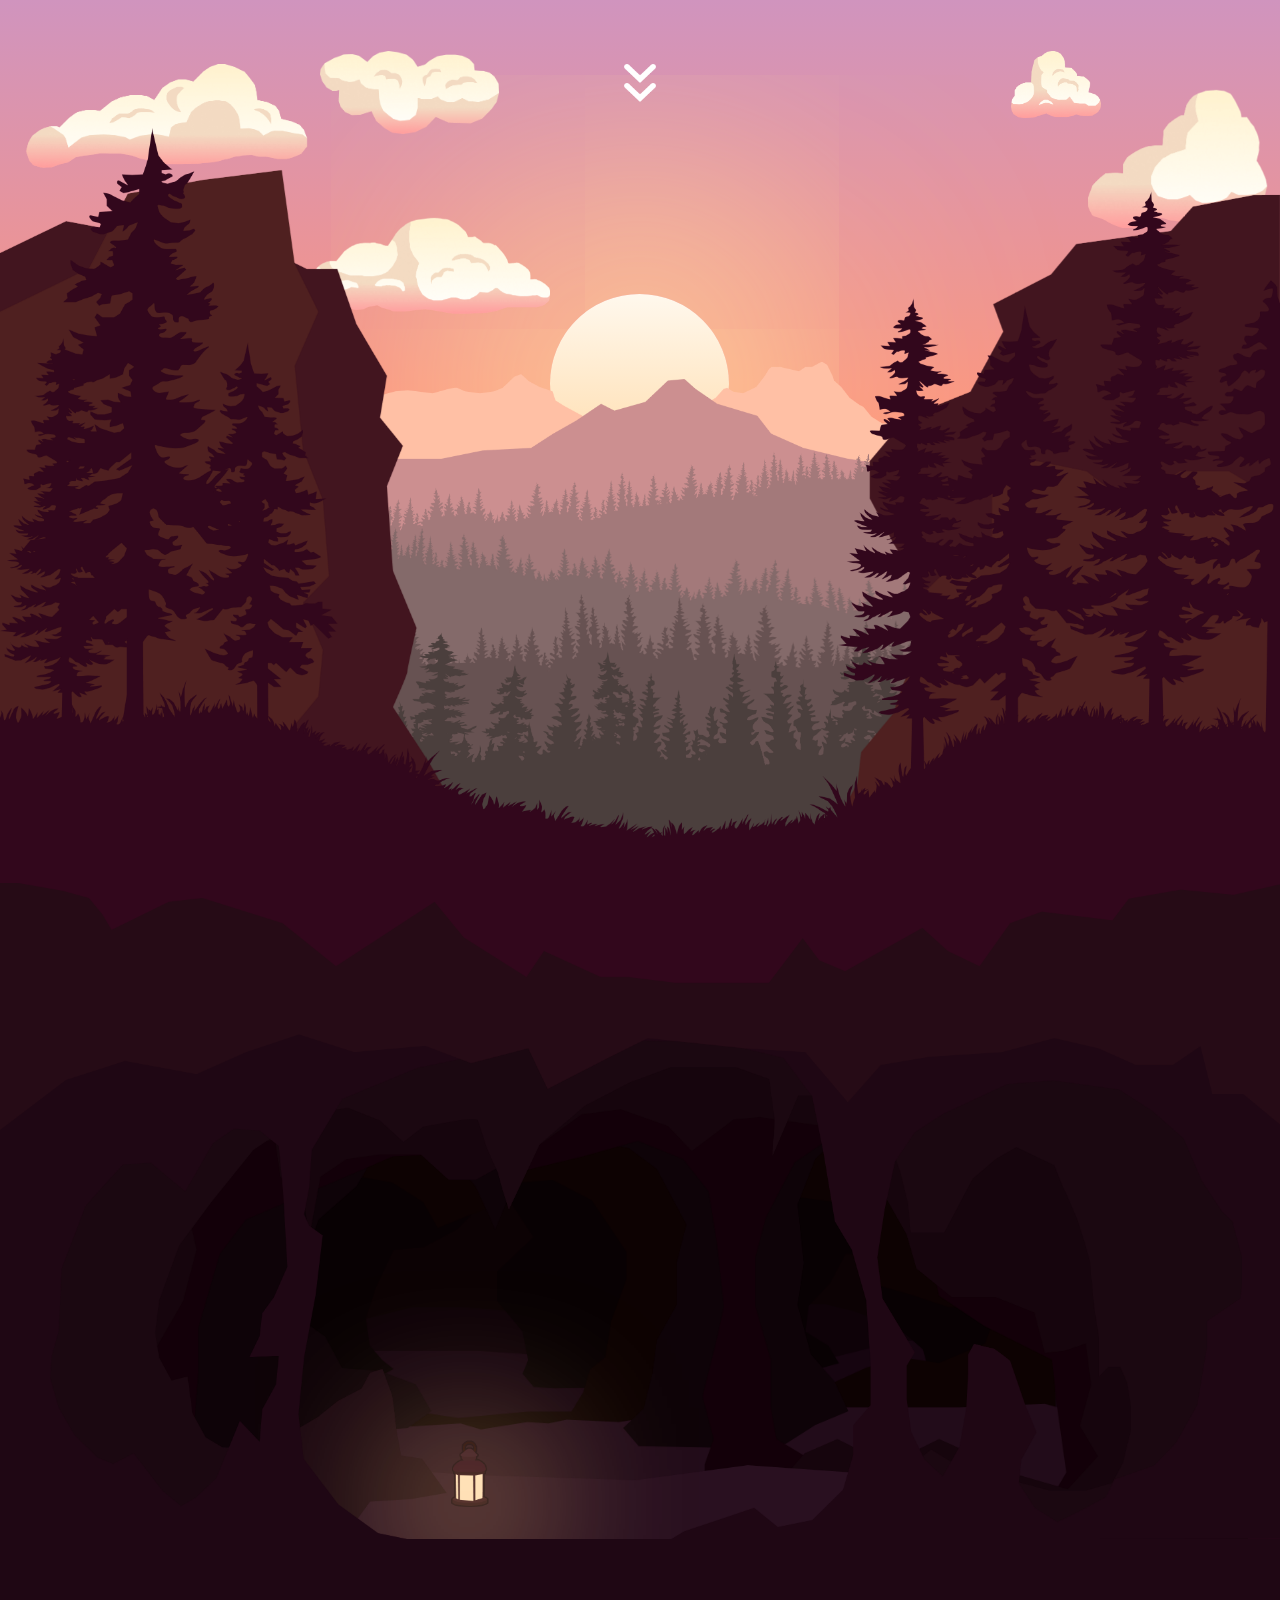
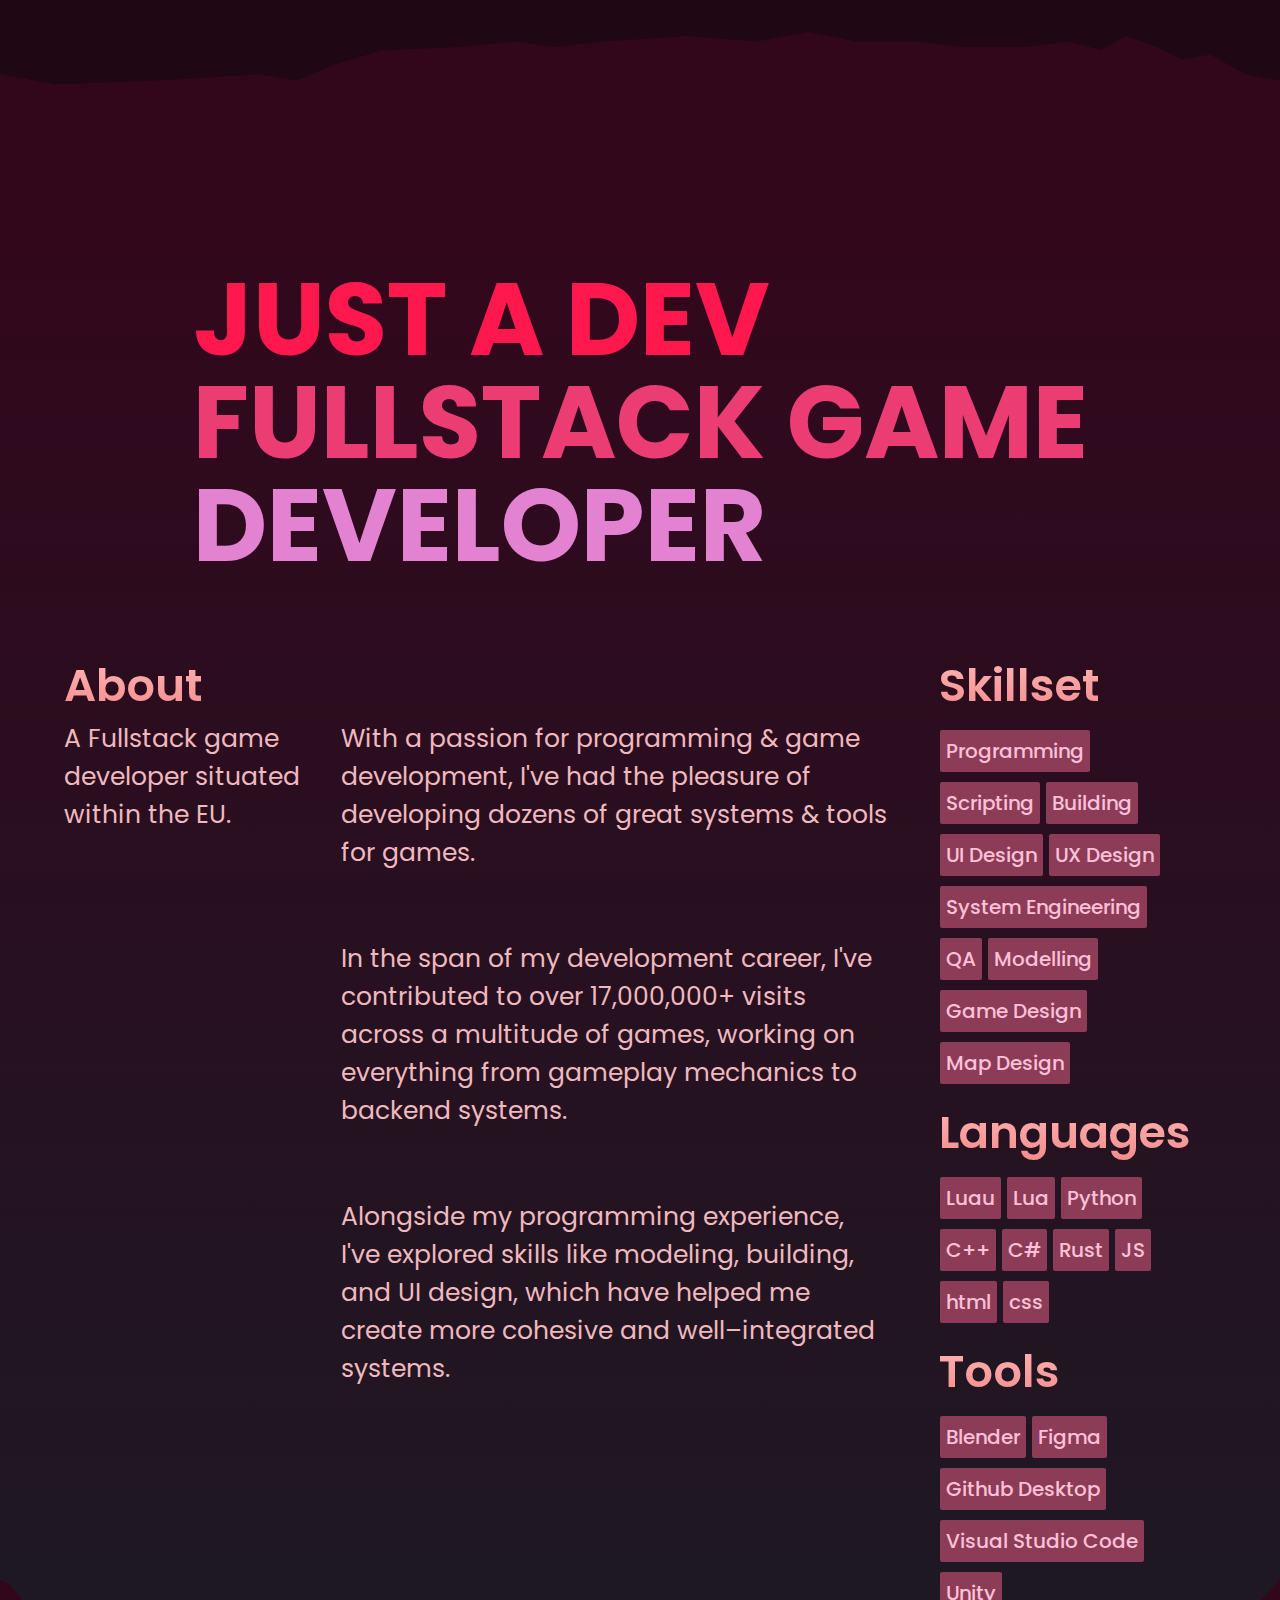
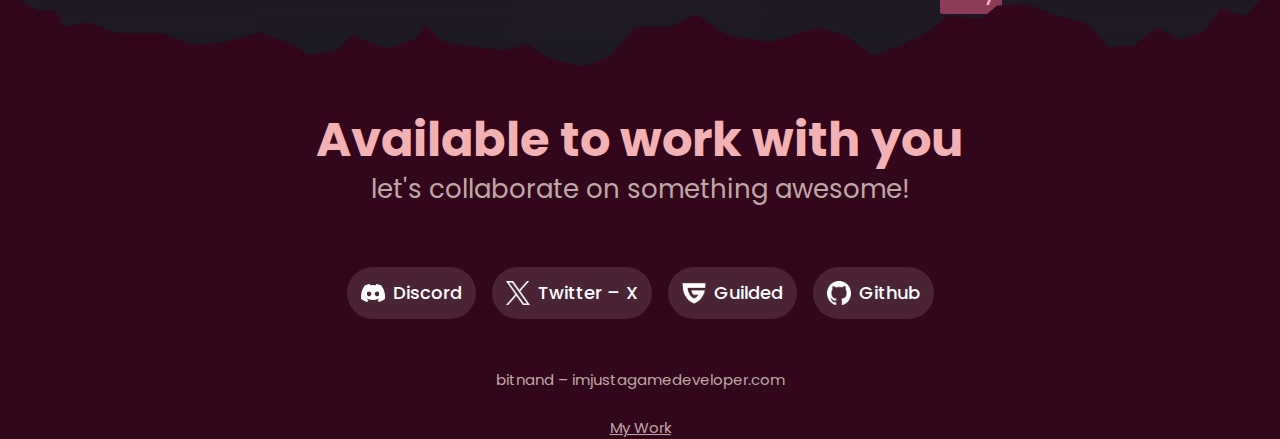
==== bitnand/index.html @ 206052a9 "website page organize" ====
<!DOCTYPE html>
<html lang="en">
<head>
    <meta charset="UTF-8">
    <meta name="viewport" content="width=device-width, initial-scale=1.0">

    <title>&lt;/&gt; &ndash; Fullstack Game Developer</title>

    <meta property="og:site_name" content="bitnand">

    <meta property="og:title" content="bitnand - Fullstack Game Developer">
    <meta property="og:description" content="Feel free to visit my website portfolio to get an insight into my development career.">
    <meta property="og:image" content="https://www.imjustagamedeveloper.com/images/epic-text.png">
    <meta property="og:url" content="https://www.imjustagamedeveloper.com/bitnand">
    <meta property="og:type" content="website">

    <meta property="og:image:width" content="1080">
    <meta property="og:image:height" content="1080">

    <meta name="twitter:card" content="summary_large_image">

    <link rel="icon" type="image/x-icon" href="icons/fav-icon.webp">

    <link rel="preconnect" href="https://fonts.googleapis.com">
    <link rel="preconnect" href="https://fonts.gstatic.com" crossorigin>
    <link href="https://fonts.googleapis.com/css2?family=Poppins:ital,wght@0,100;0,200;0,300;0,400;0,500;0,600;0,700;0,800;0,900;1,100;1,200;1,300;1,400;1,500;1,600;1,700;1,800;1,900&display=swap" rel="stylesheet">

    <link rel="stylesheet" type="text/css" href="styles.css">
    <script defer src="scripts.js"></script>
</head>
<body>
    <div class="foreground-container">
        <img src="images/foreground-cliff-1.png" width="3844" height="3169" alt="" class="foreground-cliff-1" draggable="false">
        <img src="images/foreground-cliff-2.png" width="3844" height="3169" alt="" class="foreground-cliff-2" draggable="false">
        
        <div class="skyscape"></div>
        <div class="skyscape-fallback"></div>

        <div class="top-cloud-container">
            <img src="clouds/cloud-1.png" width="450" height="207" alt="" class="cloud-1" draggable="false">
            <img src="clouds/cloud-2.png" width="760" height="280" alt="" class="cloud-2" draggable="false">
            <img src="clouds/cloud-3.png" width="302" height="225" alt="" class="cloud-3" draggable="false">
        </div>

        <div class="bottom-cloud-container">
            <img src="clouds/cloud-4.png" width="885" height="303" alt="" class="cloud-4" draggable="false">
            <img src="clouds/cloud-5.png" width="521" height="403" alt="" class="cloud-5" draggable="false">
        </div>
        
        <div class="foreground-mountains-1-container">
            <img src="mountains/foreground-mountains-1.png" width="1855" height="836" alt="" class="foreground-mountains-1" draggable="false">
        </div>

        <div class="foreground-mountains-2-container">
            <img src="mountains/foreground-mountains-2.png" width="1855" height="677" alt="" class="foreground-mountains-2" draggable="false">
        </div>

        <div class="middleground-mountains-1-container">
            <img src="mountains/middleground-mountains-1.png" width="1855" height="924" alt="" class="middleground-mountains-1" draggable="false">
        </div>

        <div class="middleground-mountains-2-container">
            <img src="mountains/middleground-mountains-2.png" width="1855" height="667" alt="" class="middleground-mountains-2" draggable="false">
        </div>

        <div class="background-mountains-1-container">
            <img src="mountains/background-mountains-1.png" width="1855" height="938" alt="" class="background-mountains-1" draggable="false">
        </div>

        <div class="background-mountains-2-container">
            <img src="mountains/background-mountains-2.png" width="1855" height="651" alt="" class="background-mountains-2" draggable="false">
        </div>

        <div class="sun-container">
            <div class="sun"></div>
        </div>
    </div>

    <div class="topbar-container">
        <img src="icons/arrow-down-small.png" width="148" height="148" alt="" class="arrow-down-small">
        <img src="icons/arrow-down-small.png" width="148" height="148" alt="" class="arrow-down-small">
    </div>

    <div>
        <img src="images/foreground-trees.png" width="3844" height="2268" alt="" class="foreground-trees" draggable="false">

        <div class="cave-container">
            <img src="cave-images/cave-foreground-1.png" width="3844" height="2463" alt="" class="cave-foreground-1" draggable="false">
            <img src="cave-images/cave-foreground-2.png" width="3787" height="1930" alt="" class="cave-foreground-2" draggable="false" data-speed="-10">
            <img src="cave-images/cave-middleground-1.png" width="3381" height="1731" alt="" class="cave-middleground-1" draggable="false" data-speed="-13">
            <img src="cave-images/cave-middleground-2.png" width="2944" height="1162" alt="" class="cave-middleground-2" draggable="false" data-speed="-16">
            <img src="cave-images/cave-background-1.png" width="2851" height="1554" alt="" class="cave-background-1" draggable="false" data-speed="-19">
            <img src="cave-images/cave-background-2.png" width="2778" height="1084" alt="" class="cave-background-2" draggable="false" data-speed="-22">

            <div class="cave-lantern-light" data-speed="-10"></div>
        </div>

        <div class="hero-text-spacer""></div>

        <div class="about-me-container">
            <div class="hero-text-container">
                <h1 class="just-a-dev-label">
                    JUST A DEV
                </h1>
                <h1 class="fullstack-game-label">
                    FULLSTACK GAME
                </h1>
                <h1 class="developer-label">
                    DEVELOPER
                </h1>
            </div>
            
            <div class="about-me-content">
                <div class="brief-about-me-content">
                    <h2 class="header-text">About</h2>
                    <p class="about-me-text">A Fullstack game developer situated within the EU.</p>
                </div>
                
                <div class="long-about-me-content">
                    <p class="long-about-me-text">
                        With a passion for programming & game development, I've had the pleasure of developing dozens of great systems & tools for games.
                    </p>

                    <p class="long-about-me-text">
                        In the span of my development career, I've contributed to over 17,000,000+ visits across a multitude of games, working on everything from gameplay mechanics to backend systems.
                    </p>

                    <p class="long-about-me-text">
                        Alongside my programming experience, I've explored skills like modeling, building, and UI design, which have helped me create more cohesive and well&ndash;integrated systems.
                    </p>
                </div>

                <div class="skill-set-button-content">
                    <div class="button-set-container">
                        <h2 class="header-text">Skillset</h2>
                        <div>
                            <button class="skill-set-button">Programming</button>
                            <button class="skill-set-button">Scripting</button>
                            <button class="skill-set-button">Building</button>
                            <button class="skill-set-button">UI Design</button>
                            <button class="skill-set-button">UX Design</button>
                            <button class="skill-set-button">System Engineering</button>
                            <button class="skill-set-button">QA</button>
                            <button class="skill-set-button">Modelling</button>
                            <button class="skill-set-button">Game Design</button>
                            <button class="skill-set-button">Map Design</button>
                        </div>
                    </div>

                    <div class="button-set-container">
                        <h2 class="header-text">Languages</h2>
                        <div>
                            <button class="skill-set-button">Luau</button>
                            <button class="skill-set-button">Lua</button>
                            <button class="skill-set-button">Python</button>
                            <button class="skill-set-button">C++</button>
                            <button class="skill-set-button">C#</button>
                            <button class="skill-set-button">Rust</button>
                            <button class="skill-set-button">JS</button>
                            <button class="skill-set-button">html</button>
                            <button class="skill-set-button">css</button>
                        </div>
                    </div>

                    <div class="button-set-container">
                        <h2 class="header-text">Tools</h2>
                        <div>
                            <button class="skill-set-button">Blender</button>
                            <button class="skill-set-button">Figma</button>
                            <button class="skill-set-button">Github Desktop</button>
                            <button class="skill-set-button">Visual Studio Code</button>
                            <button class="skill-set-button">Unity</button>
                        </div>
                    </div>
                </div>
            </div>

            <img src="images/bottom-profile-section-split.png" width="3844" height="520" alt="" class="bottom-profile-section-split" draggable="false" loading="lazy">

            <div class="bottom-container">
                <p class="header-cave-text">
                    Available to work with you
                </p>
                <p class="cave-text">
                    let's collaborate on something awesome!
                </p>

                <div class="profile-link-container">
                    <a href="https://discord.com/users/1160614251090690068" target="_blank">
                        <div class="profile-container">
                            <img src="application-images/discord-small.png" width="92" height="70" alt="" class="profile-image">
                            <p class="profile-link-text">Discord</p>
                        </div>
                    </a>
                    
                    <a href="https://x.com/imjustagamedev" target="_blank">
                        <div class="profile-container">
                            <img src="application-images/twitter-small.png" width="48" height="49" alt="" class="profile-image">
                            <p class="profile-link-text">Twitter &ndash; X</p>
                        </div>
                    </a>

                    <a href="https://www.guilded.gg/u/101" target="_blank">
                        <div class="profile-container"">
                            <img src="application-images/guilded-small.png" width="63" height="63" alt="" class="profile-image">
                            <p class="profile-link-text"">Guilded</p>
                        </div>
                    </a>

                    <a href="https://github.com/imjustagamedev" target="_blank">
                        <div class="profile-container">
                            <img src="application-images/github-small.png" width="61" height="60" alt="" class="profile-image">
                            <p class="profile-link-text">Github</p>
                        </div>
                    </a>
                </div>

                <p class="website-link-text">
                    bitnand &ndash; imjustagamedeveloper.com
                </p>

                <a href="/work" target="_blank">
                    <p class="website-other-page-text">
                        My Work
                    </p>
                </a>
            </div>
        </div>
    </div>
</body>
</html>
---- bitnand/styles.css ----
body {
    margin: 0;
    background-color: #32071C;
}


html, body {
    overflow-x: hidden;
    overscroll-behavior: none;
}

a {
    text-decoration: none;
}

.foreground-container {
    width: 100%;
    height: 100vh;
    position: absolute;
}

.foreground-cliff-1, .foreground-cliff-2, .top-cloud-container, .bottom-cloud-container {
    width: 100%;
    height: auto;
    color: #32071C;
    position: absolute;
    top: 0;
    left: 0;
    z-index: 3;
    will-change: transform;
}

.foreground-trees {
    width: 100%;
    height: auto;
    z-index: 25;
    position: relative;
    overflow: clip;
    margin: 0;
    padding: 0;
    display: block;
    margin-top: 10vw;
}

@keyframes lantern-glow {
    0% {
        box-shadow: 0 0 11vw 3.2vw #ffc97e;
    }
    100% {
        box-shadow: 0 0 13vw 3.8vw #ffcf8b;
    }
}

.cave-lantern-light {
    position: absolute;
    z-index: 40;
    left: 36.5vw;
    top: 117.5vw;
    box-shadow: 0 0 13vw 3.8vw #ffc97e;
    animation: lantern-glow 1.5s infinite alternate ease-in-out;
}

.cave-container {
    display: flex;
    align-items: center;
    justify-content: center;
    flex-direction: column;
    height: auto;
    width: 100%;
    overflow: hidden;
    clip-path: inset(0 0 0 0);
    margin-top: -1vw;
}

.cave-foreground-2, .cave-middleground-1, .cave-middleground-2, .cave-background-1, .cave-background-2 {
    height: auto;
    position: absolute;
}

.cave-foreground-1 {
    width: 100%;
    height: auto;
    z-index: 50;
    overflow: clip;
    margin: 0;
    padding: 0;
    display: block;
}

.cave-foreground-2 {
    z-index: 35;
    width: 97%;
}

.cave-middleground-1 {
    z-index: 34;
    width: 95%;
}

.cave-middleground-2 {
    z-index: 33;
    width: 92%;
}

.cave-background-1 {
    z-index: 32;
    width: 89%;
}

.cave-background-2 {
    z-index: 31;
    width: 86%;
}

.sun-container {
    position: absolute;
    display: flex;
    justify-content: center;
    align-items: center;
    height: 60vw;
    width: 100%;
}

@keyframes sun-glow {
    0% {
        box-shadow: 0 0 15vw 5vw #ffdba9;
    }
    100% {
        box-shadow: 0 0 20vw 7vw #ffd69c;
    }
}

.sun {
    z-index: -25;
    position: absolute;
    border-radius: 50%;
    width: 14vw;
    height: 14vw;
    background: linear-gradient(to bottom, #fff8ed, #ffdba9);
    will-change: transform;
    box-shadow: 0 0 20vw 7vw #ffd69c;
    animation: sun-glow 1.5s infinite alternate ease-in-out;
}

.foreground-cliff-1 {
    z-index: -2;
}

.foreground-cliff-2 {
    z-index: -1;
}

.skyscape-fallback {
    z-index: -51;
    background: #D094BE;
    width: 100%;
    height: 100%;
    position: absolute;
}

.skyscape {
    z-index: -50;
    background: linear-gradient(to bottom, #D094BE, #FF9479, #FF5050);
    width: 100%;
    height: 70vw;
    position: absolute;
}

.top-cloud-container {
    opacity: 1;
    z-index: -4;
    width: 100%;
    height: 10vw;
}

.bottom-cloud-container {
    z-index: -3;
    width: 100%;
    height: 10vw;
}

.cloud-1, .cloud-2, .cloud-3, .cloud-4, .cloud-5 {
    height: auto;
    width: 14vw;
    position: absolute;
}

.cloud-1 {
    left: 25vw;
    top: 4vw;
}

.cloud-2 {
    width: 22vw;
    left: 2vw;
    top: 5vw;
}

.cloud-3 {
    width: 7vw;
    right: 14vw;
    top: 4vw;
}

.cloud-4 {
    width: 22vw;
    left: 21vw;
    top: 17vw;
}

.cloud-5 {
    width: 14vw;
    right: 1vw;
    top: 7vw;
}

.foreground-mountains-1-container, .foreground-mountains-2-container, .middleground-mountains-1-container,
.middleground-mountains-2-container, .background-mountains-1-container, .background-mountains-2-container {
    position: absolute;
    display: flex;
    justify-content: center;
    align-items: center;
    height: 120vw;
    width: 100%;
}

.foreground-mountains-1-container {
    z-index: -5;
    height: 120vw;
}

.foreground-mountains-2-container {
    z-index: -6;
    height: 110vw;
}

.middleground-mountains-1-container {
    z-index: -7;
    height: 105vw;
}

.middleground-mountains-2-container {
    z-index: -8;
    height: 85vw;
}

.background-mountains-1-container {
    z-index: -9;
    height: 83vw;
}

.background-mountains-2-container {
    z-index: -10;
    height: 73vw;
}

.foreground-mountains-1, .foreground-mountains-2, .middleground-mountains-1, .middleground-mountains-2, .background-mountains-1, .background-mountains-2 {
    z-index: -2;
    width: 47vw;
    height: auto;
    color: #32071C;
    position: absolute;
    will-change: transform;
}

.foreground-mountains-1 {
    z-index: -2;
}

.foreground-mountains-2 {
    z-index: -3;
}

.middleground-mountains-1 {
    z-index: -4;
}

.middleground-mountains-2 {
    z-index: -5;
}

.background-mountains-1 {
    z-index: -6;
}

.background-mountains-2 {
    z-index: -7;
}

.about-me-container {
    width: 100%;
    background: linear-gradient(to bottom, #32071C, #171e25);
    z-index: 200;
    position: relative;
    display: flex;
    justify-content: flex-start;
    align-items: center;
    flex-direction: column;
}

.topbar-container {
    position: absolute;
    width: 100%;
    display: flex;
    align-items: center;
    justify-content: center;
    flex-direction: column;
    margin-top: 5vw;
}

@keyframes arrow-opacity-filter {
    0% { opacity: 1; }
    100% { opacity: 0.5; }
}

.arrow-down-small {
    width: 2.5vw;
    height: 1.5vw;
    animation: arrow-opacity-filter 1s infinite alternate cubic-bezier(0.455, 0.03, 0.515, 0.955);
}

.header-text {
    color: rgb(255 184 184);
    font-family: Poppins;
    font-weight: 600;
    font-size: 45px;
    margin: 0;
    background: linear-gradient(180deg, rgb(255 184 184), rgb(244 135 135));
    background-clip: text;
    -webkit-background-clip: text;
    -webkit-text-fill-color: transparent;
    transition: all 0.5s cubic-bezier(0.175, 0.885, 0.32, 1.275);
}

.about-me-text, .long-about-me-text, .regular-text, .header-cave-text, .cave-text, .website-link-text, .website-other-page-text {
    color: #f0b9bf;
    font-family: Poppins;
    font-weight: 400;
    font-size: 25px;
    margin: 0;
    z-index: 45;
    transition: all 0.5s cubic-bezier(0.175, 0.885, 0.32, 1.275);
}

.regular-text {
    margin-bottom: auto;
}

.header-cave-text {
    font-size: 48px;
    font-weight: 700;
    color: rgb(242 178 180);
    margin-top: 5px;
    margin-left: 25px;
    margin-right: 25px;
    margin-bottom: 10px;
    line-height: 1.2;
}

.cave-text {
    font-size: 26px;
    font-weight: 400;
    color: rgb(193 166 166);
    margin-top: -1vh;
    margin-bottom: 50px;
    margin-left: 25px;
    margin-right: 25px;
}

.website-link-text {
    font-size: 15px;
    font-weight: 400;
    color: rgb(193 166 166);
    margin-top: -1vh;
    margin-bottom: 25px;
    margin-left: 25px;
    margin-right: 25px;
    display: flex;
    justify-content: center;
    align-items: center;
}

.website-other-page-text {
    font-size: 15px;
    font-weight: 400;
    color: rgb(193 166 166);
    text-decoration: underline;
}

/*


Hero content elements


*/


.hero-text-spacer {
    background: #32071C;
    width: 100%;
    height: 12vw;
    z-index: 38;
    position: relative;
    margin-top: -1px;
    margin-bottom: -1px;
}

.hero-text-container {
    align-items: center;
    justify-content: center;
    margin-bottom: 50px;
}

.just-a-dev-label, .fullstack-game-label, .developer-label {
    margin-top: 0;
    margin-left: 0;
    font-family: Poppins;
    font-weight: 700;
    font-size: 8vw;
    margin-top: -4vw;
    margin-bottom: 0;
    transition: all 0.5s cubic-bezier(0.175, 0.885, 0.32, 1.275);
}

.just-a-dev-label {
    color: rgb(255 24 78);
}

.fullstack-game-label {
    color: rgb(236 60 116);
}

.developer-label {
    color: rgb(226 130 209);
}

/*


About me container and child elements


*/

.about-me-content {
    align-items: flex-start;
    justify-content: center;
    flex-wrap: wrap;
    display: flex;
    margin-bottom: -150px;
    transition: all 0.5s cubic-bezier(0.175, 0.885, 0.32, 1.275);
}

.button-set-container {
    margin: 0;
    flex-direction: column;
    display: flex;
    flex: 0.5;
    margin-left: 25px;
    margin-right: 25px;
    margin-bottom: 15px;
}

.skill-set-button {
    border: #32103e;
    padding: 6px;
    margin-top: 10px;
    margin-left: 1px;
    margin-right: 1px;
    font-family: Poppins;
    font-weight: 500;
    font-size: 20px;
    color: #ffc0d9;
    background-color: #8c3c56;
    border-radius: 2px;
    cursor: pointer;
    transition: 0.2s;
    transition: all 0.5s cubic-bezier(0.175, 0.885, 0.32, 1.275);
}

.skill-set-button:hover {
    color: #ffc0d9ba;
    background-color: #8c3c5580;
}

.long-about-me-text {
    margin-left: 4%;
    margin-right: 4%;
    margin-top: 68px;
    margin-bottom: 50px;
    min-width: 260px;
    transition: all 0.5s cubic-bezier(0.175, 0.885, 0.32, 1.275);
}

.brief-about-me-content {
    flex: 0.85;
}

.long-about-me-content {
    flex: 2;
}

.skill-set-button-content {
    display: flex;
    flex-direction: column;
    justify-content: center;
    align-items: flex-start;
    flex: 1;
    margin-bottom: 100px;
}

.bottom-container {
    display: flex;
    align-items: center;
    justify-content: center;
    flex-direction: column;
    height: auto;
    width: 100%;
    background: linear-gradient(to bottom, #32071C, #32071C);
}

.bottom-profile-section-split {
    max-width: 100%;
    width: 100%;
    height: auto;
    z-index: 35;
    position: relative;
    overflow: clip;
    margin: 0;
    padding: 0;
    display: block;
}

/*


Profile link elements


*/


.profile-link-container {
    display: flex;
    align-items: center;
    justify-content: center;
    margin-bottom: 50px;
    flex-wrap: wrap;
}

.profile-container {
    display: flex;
    align-items: center;
    justify-content: center;
    width: auto;
    height: 32px;
    margin: 8px;
    padding: 10px;
    padding-left: 14px;
    padding-right: 14px;
    background-color: #4a2434;
    border-radius: 32px;
    transition: box-shadow 0.3s ease-in-out, background-color 0.15s ease-in-out;
}

.profile-container:hover {
    background-color: #6b3b4b;
}

.profile-image {
    width: 24px;
    height: auto;
}

.profile-link-text {
    color: white;
    font-weight: 500;
    font-family: Poppins;
    font-size: 18px;
    margin-left: 8px;
}
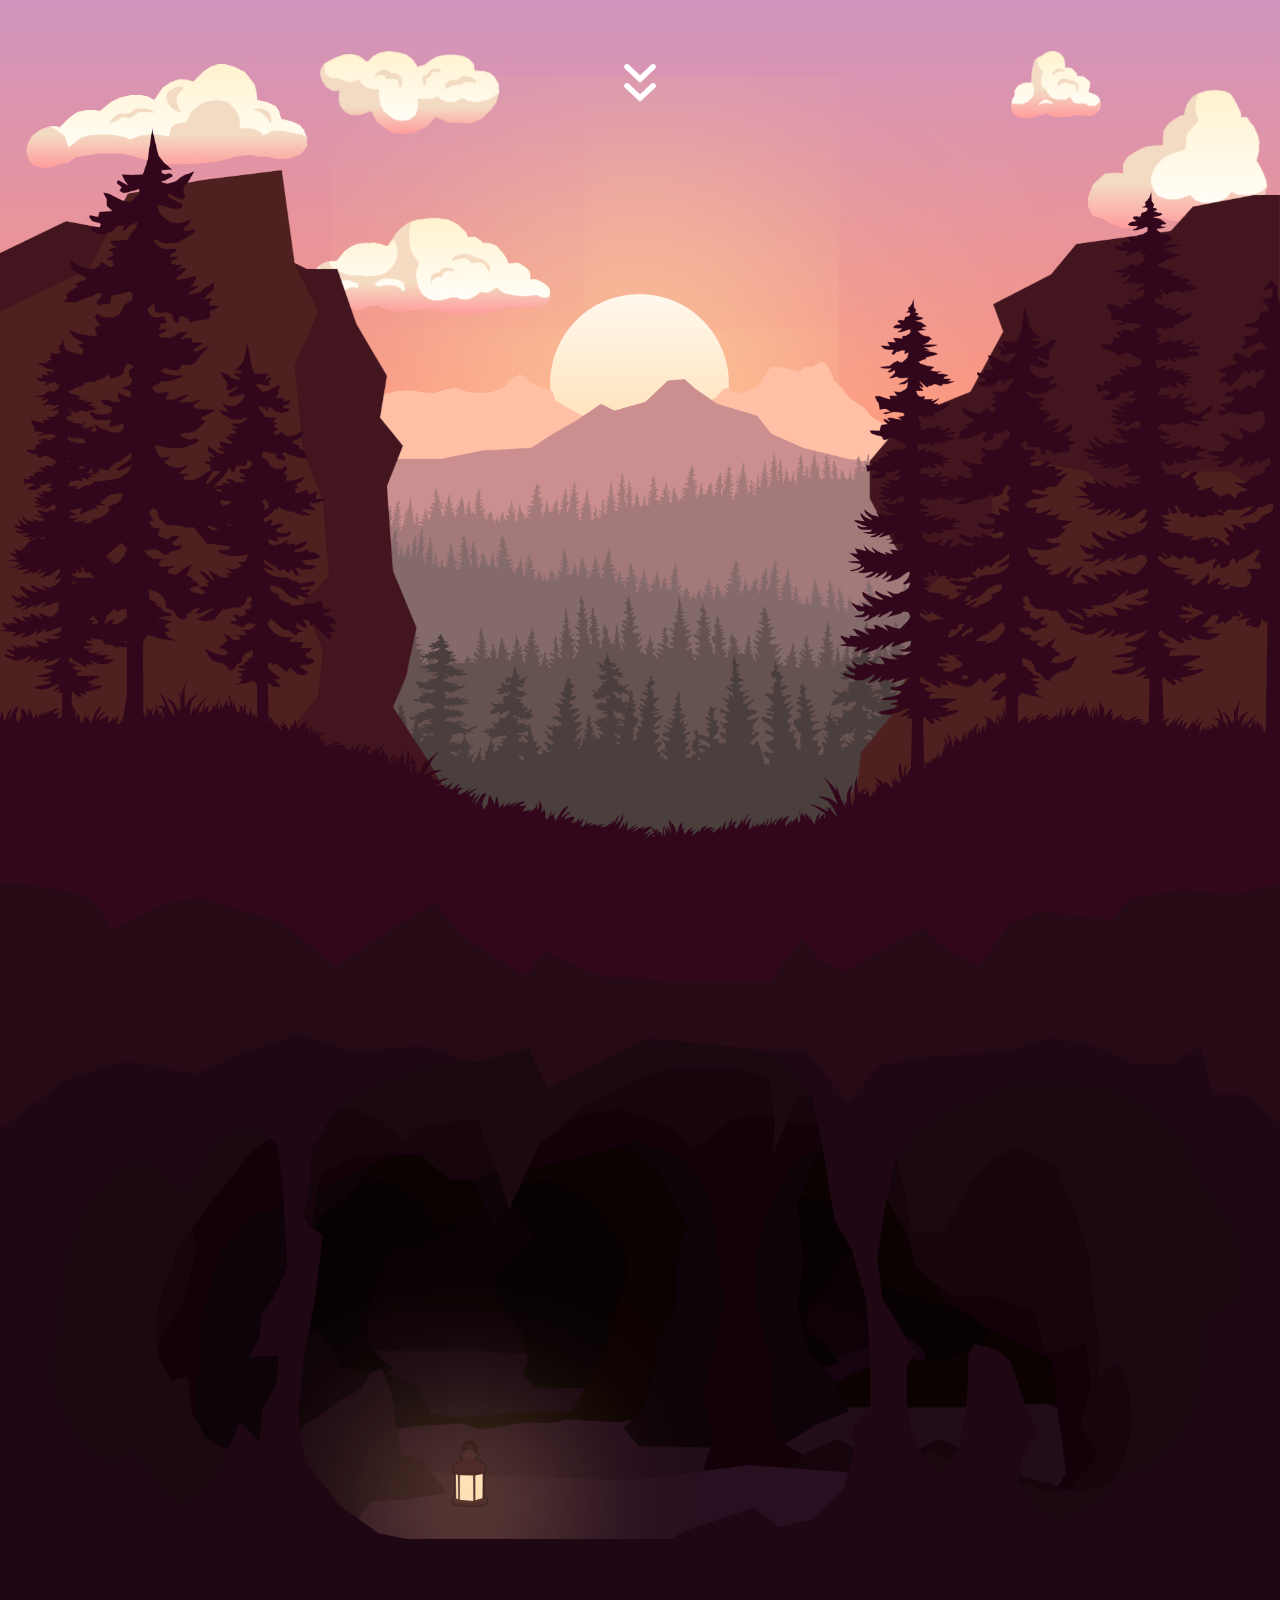
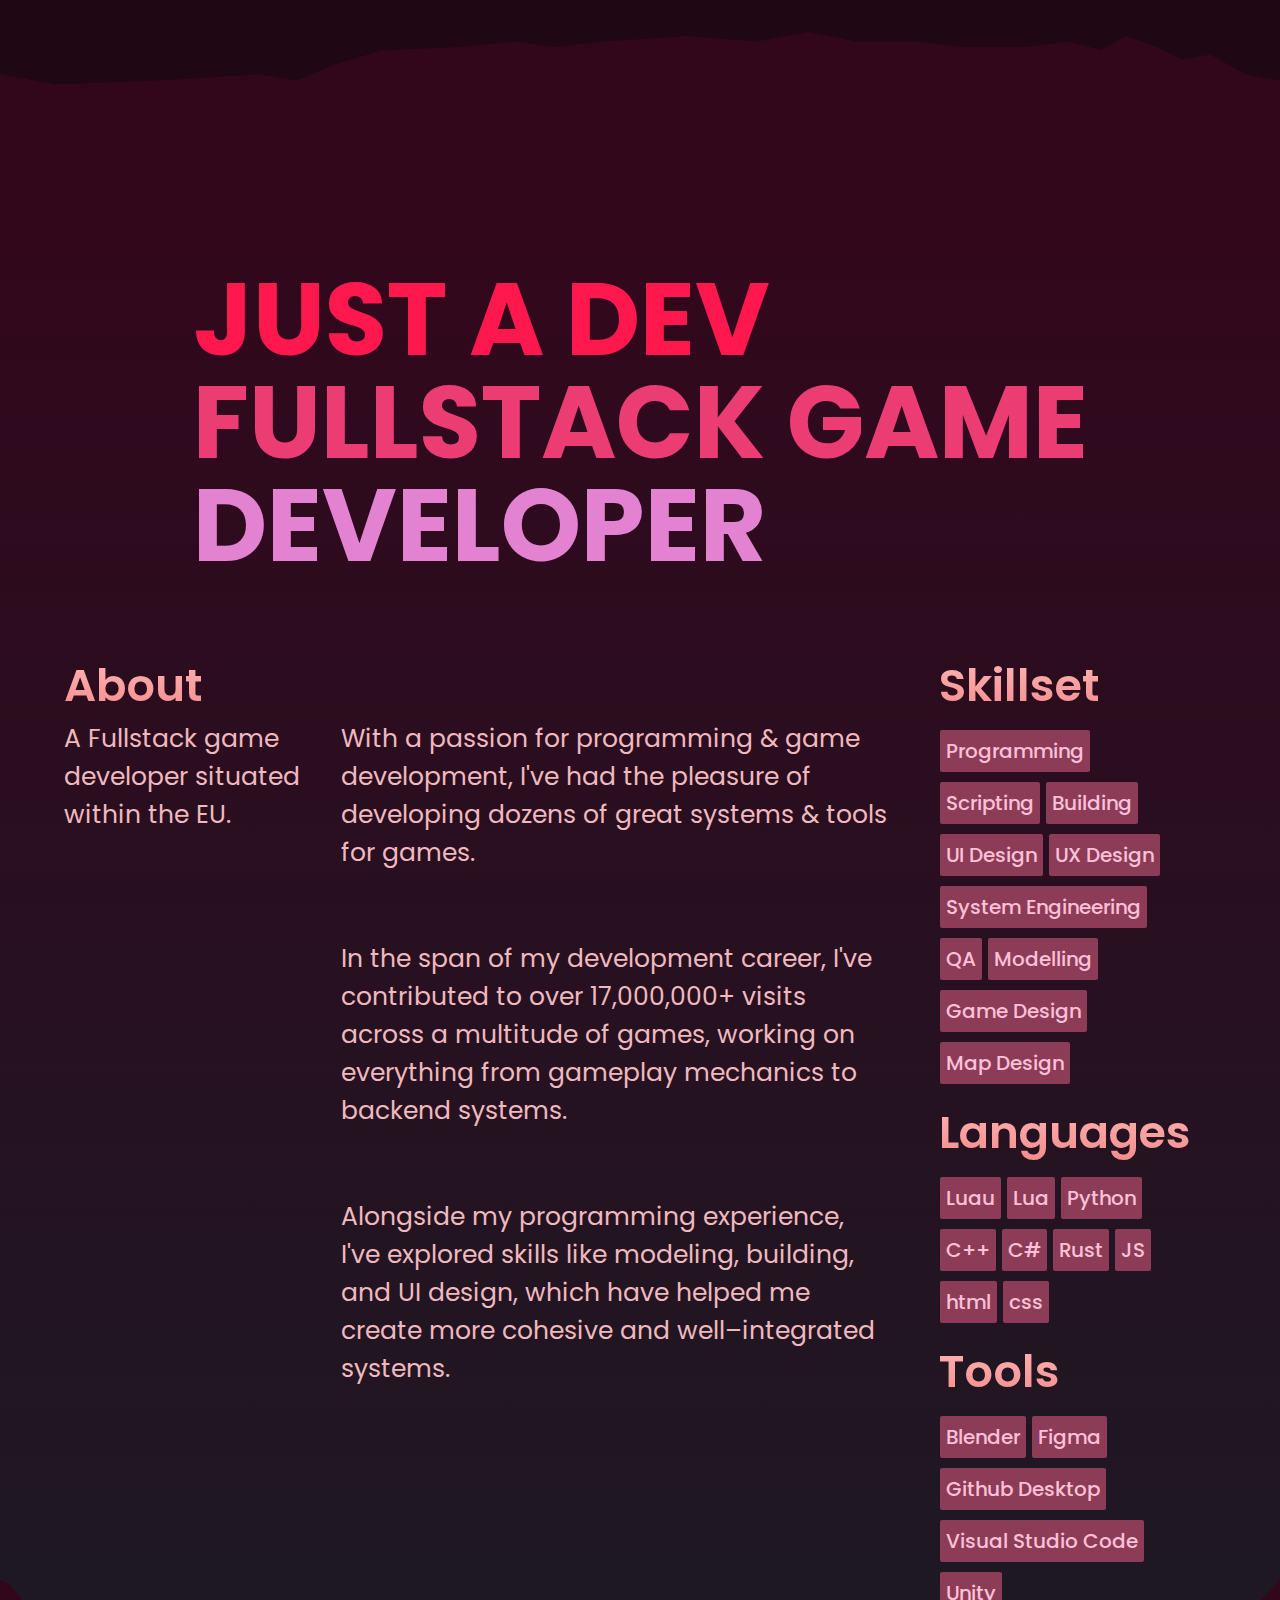
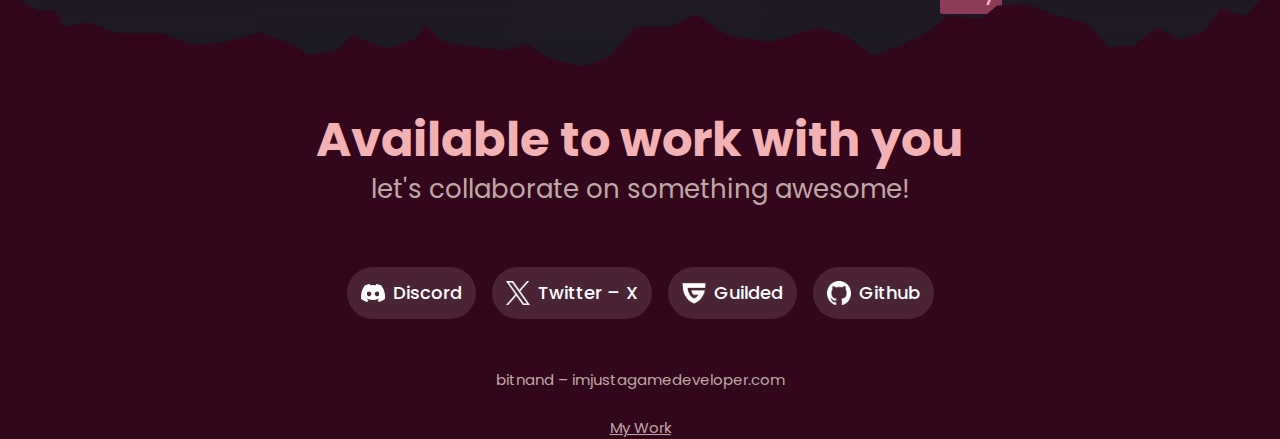
==== commit b4b7db8d: "404 page update" ====
--- a/bitnand/index.html
+++ b/bitnand/index.html
@@ -207,7 +207,7 @@
                         </div>
                     </a>
 
-                    <a href="https://github.com/imjustagamedev" target="_blank">
+                    <a href="https://github.com/bytenand" target="_blank">
                         <div class="profile-container">
                             <img src="application-images/github-small.png" width="61" height="60" alt="" class="profile-image">
                             <p class="profile-link-text">Github</p>
@@ -219,7 +219,7 @@
                     bitnand &ndash; imjustagamedeveloper.com
                 </p>
 
-                <a href="/work" target="_blank">
+                <a href="work" target="_blank">
                     <p class="website-other-page-text">
                         My Work
                     </p>
--- a/bitnand/styles.css
+++ b/bitnand/styles.css
@@ -475,7 +475,6 @@
     background-color: #8c3c56;
     border-radius: 2px;
     cursor: pointer;
-    transition: 0.2s;
     transition: all 0.5s cubic-bezier(0.175, 0.885, 0.32, 1.275);
 }
 
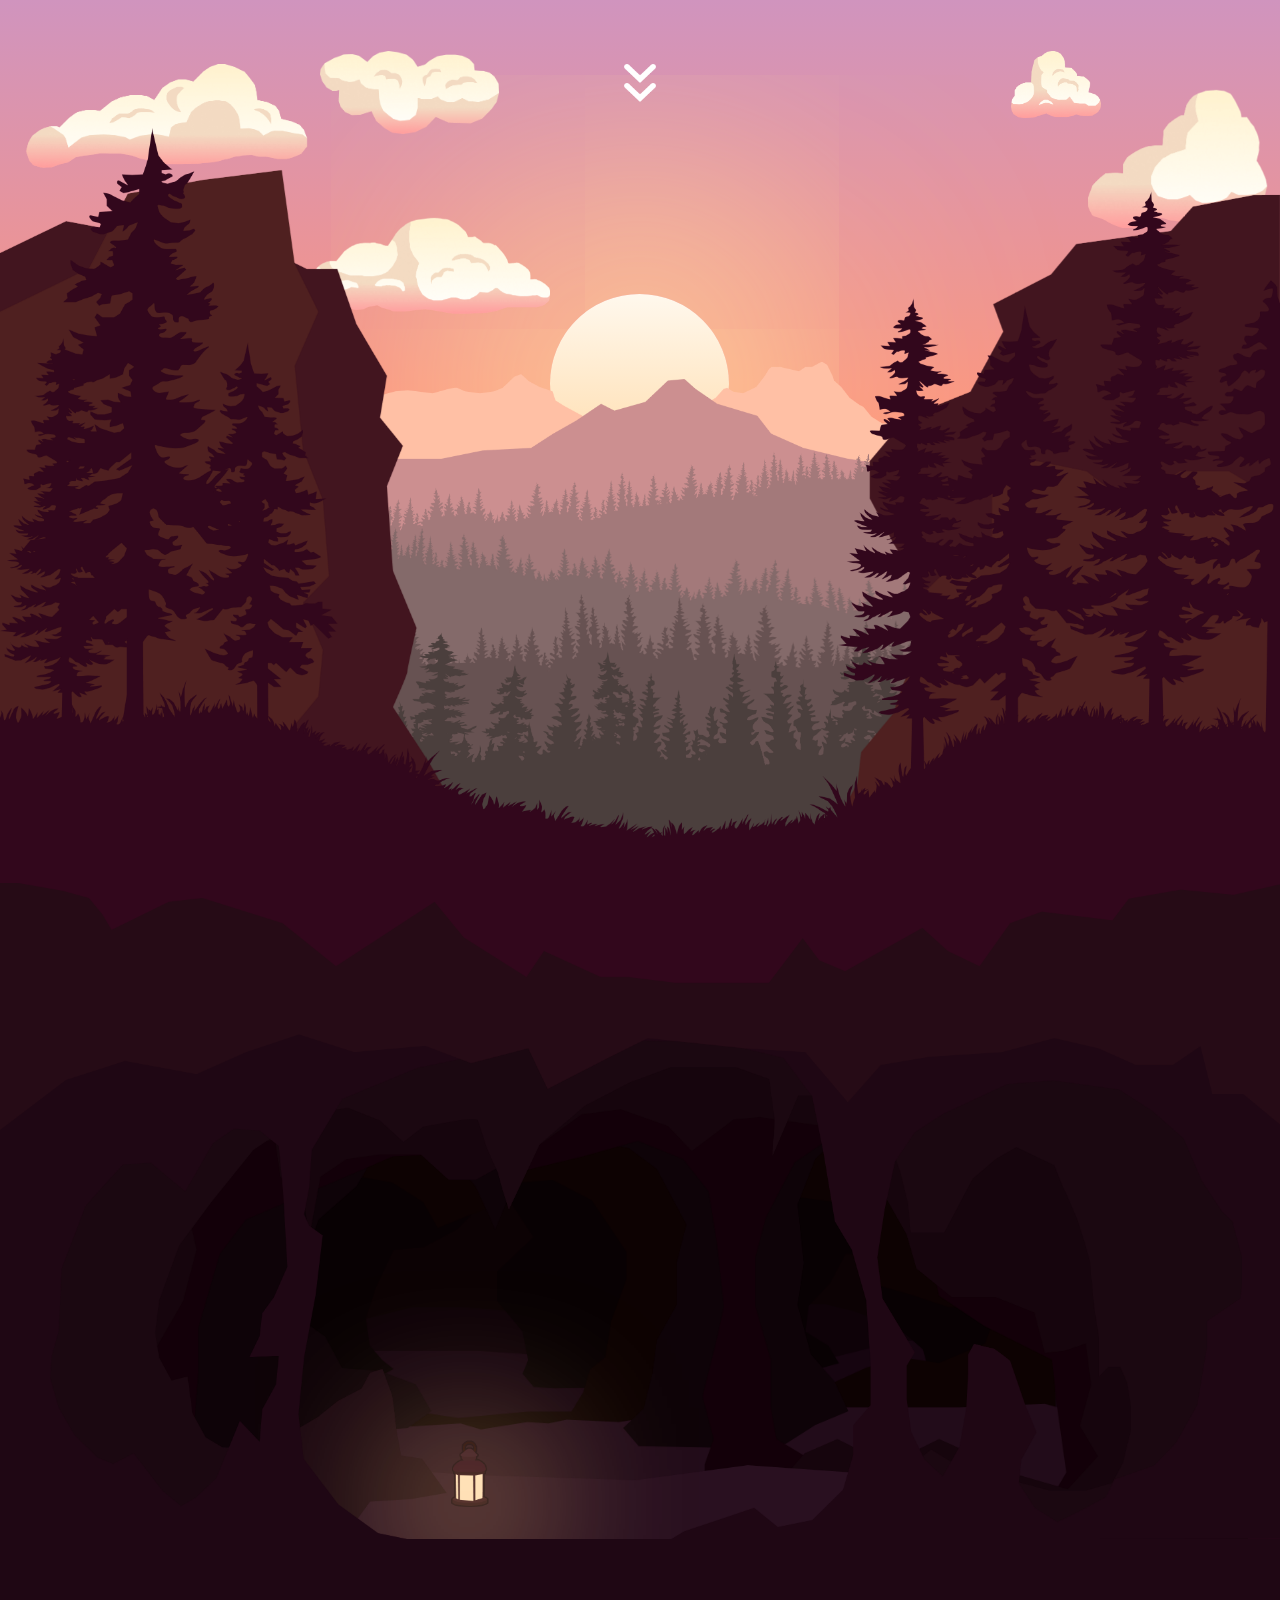
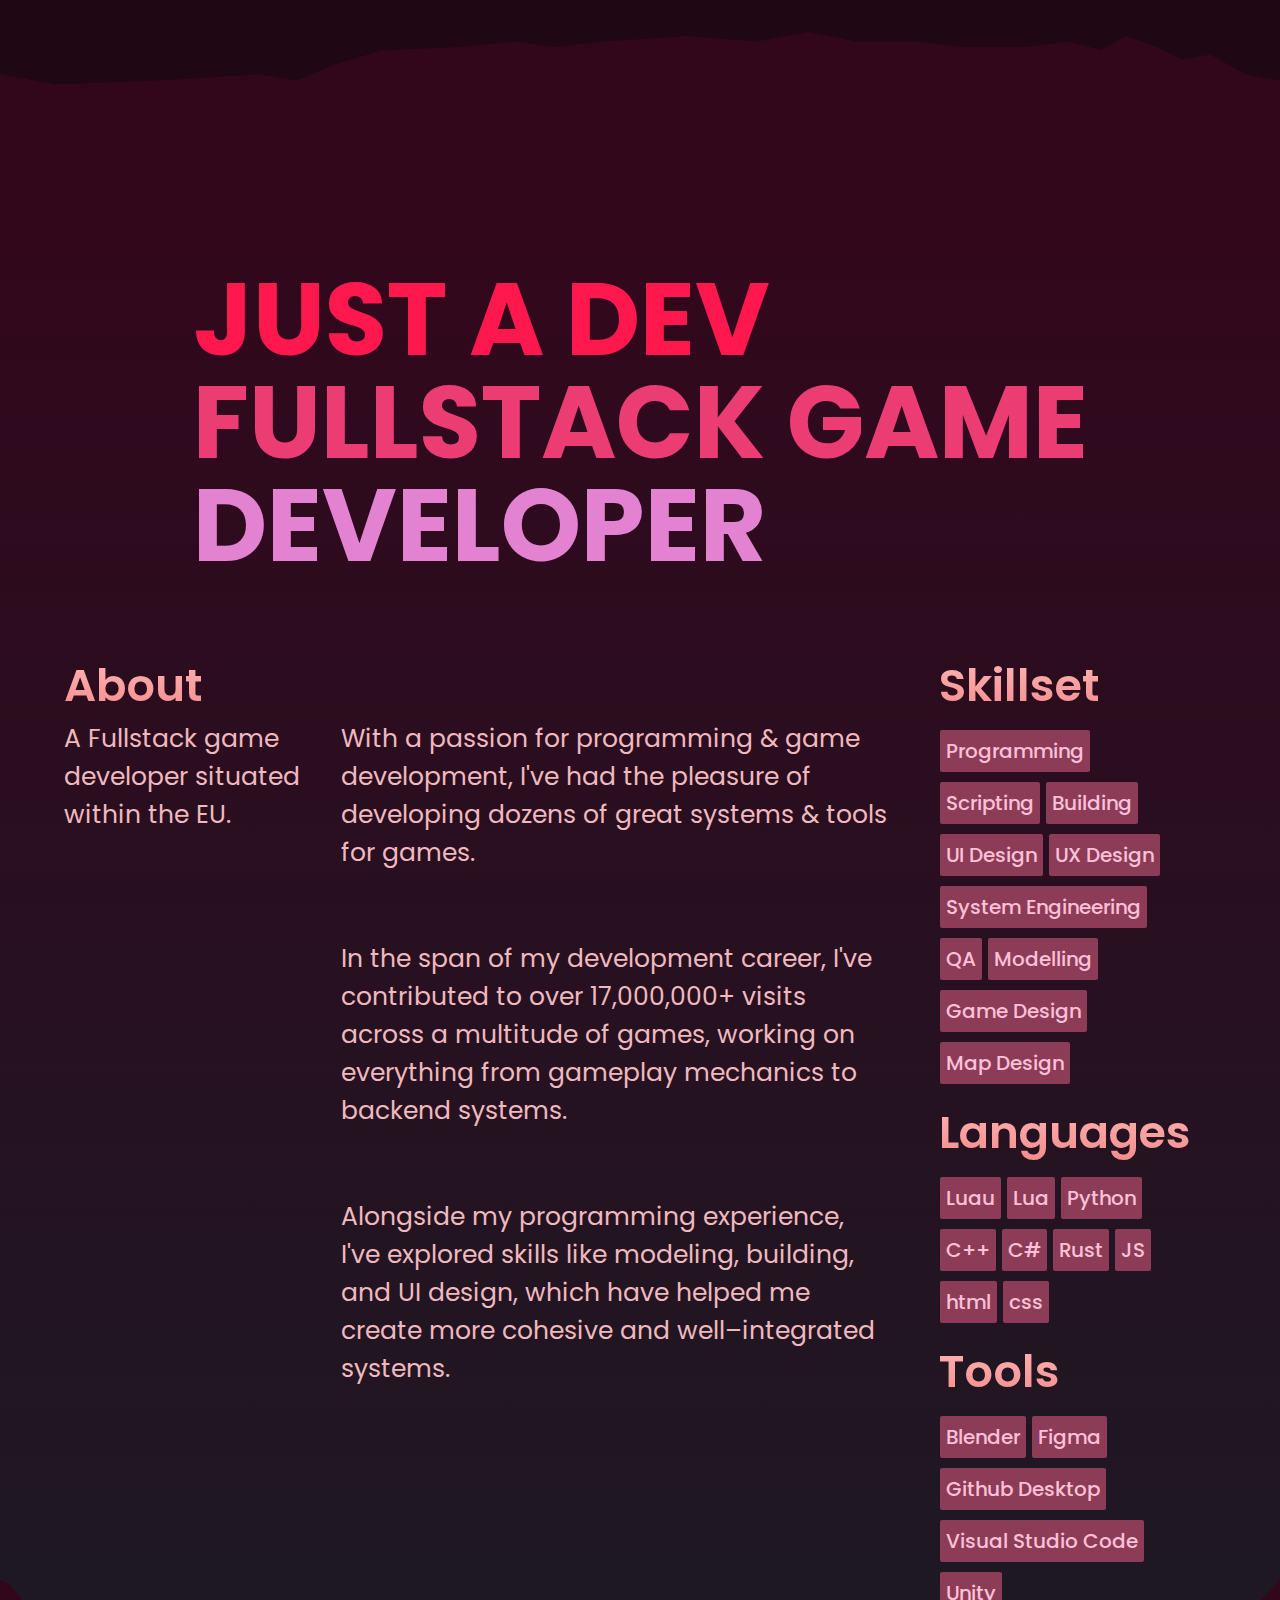
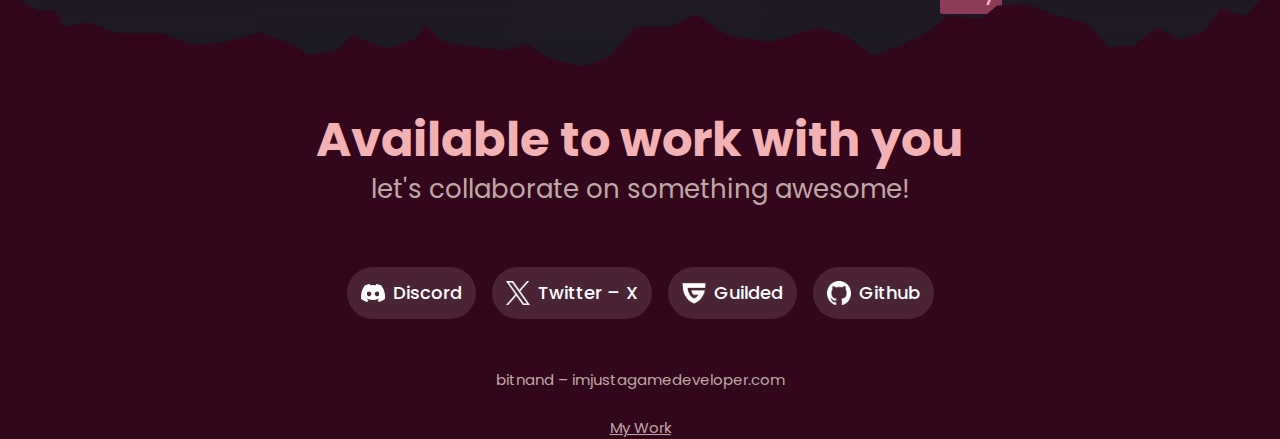
==== commit 0f8a5cc7: "Update index.html" ====
--- a/bitnand/index.html
+++ b/bitnand/index.html
@@ -5,12 +5,13 @@
     <meta name="viewport" content="width=device-width, initial-scale=1.0">
 
     <title>&lt;/&gt; &ndash; Fullstack Game Developer</title>
+    <link rel="icon" type="image/x-icon" href="icons/fav-icon.webp">
 
     <meta property="og:site_name" content="bitnand">
 
     <meta property="og:title" content="bitnand - Fullstack Game Developer">
     <meta property="og:description" content="Feel free to visit my website portfolio to get an insight into my development career.">
-    <meta property="og:image" content="https://www.imjustagamedeveloper.com/images/epic-text.png">
+    <meta property="og:image" content="https://www.imjustagamedeveloper.com/bitnand/images/epic-text.png">
     <meta property="og:url" content="https://www.imjustagamedeveloper.com/bitnand">
     <meta property="og:type" content="website">
 
@@ -18,8 +19,6 @@
     <meta property="og:image:height" content="1080">
 
     <meta name="twitter:card" content="summary_large_image">
-
-    <link rel="icon" type="image/x-icon" href="icons/fav-icon.webp">
 
     <link rel="preconnect" href="https://fonts.googleapis.com">
     <link rel="preconnect" href="https://fonts.gstatic.com" crossorigin>
@@ -85,12 +84,12 @@
         <img src="images/foreground-trees.png" width="3844" height="2268" alt="" class="foreground-trees" draggable="false">
 
         <div class="cave-container">
-            <img src="cave-images/cave-foreground-1.png" width="3844" height="2463" alt="" class="cave-foreground-1" draggable="false">
+            <img src="cave-images/cave-foreground-1.png" width="3844" height="2565" alt="" class="cave-foreground-1" draggable="false">
             <img src="cave-images/cave-foreground-2.png" width="3787" height="1930" alt="" class="cave-foreground-2" draggable="false" data-speed="-10">
             <img src="cave-images/cave-middleground-1.png" width="3381" height="1731" alt="" class="cave-middleground-1" draggable="false" data-speed="-13">
             <img src="cave-images/cave-middleground-2.png" width="2944" height="1162" alt="" class="cave-middleground-2" draggable="false" data-speed="-16">
             <img src="cave-images/cave-background-1.png" width="2851" height="1554" alt="" class="cave-background-1" draggable="false" data-speed="-19">
-            <img src="cave-images/cave-background-2.png" width="2778" height="1084" alt="" class="cave-background-2" draggable="false" data-speed="-22">
+            <img src="cave-images/cave-background-2.png" width="2778" height="1084" alt="" class="cave-background-2" draggable="false" data-speed="-28">
 
             <div class="cave-lantern-light" data-speed="-10"></div>
         </div>
@@ -219,10 +218,8 @@
                     bitnand &ndash; imjustagamedeveloper.com
                 </p>
 
-                <a href="work" target="_blank">
-                    <p class="website-other-page-text">
-                        My Work
-                    </p>
+                <a class="website-other-page-text" href="work" target="_blank">
+                    My Work
                 </a>
             </div>
         </div>
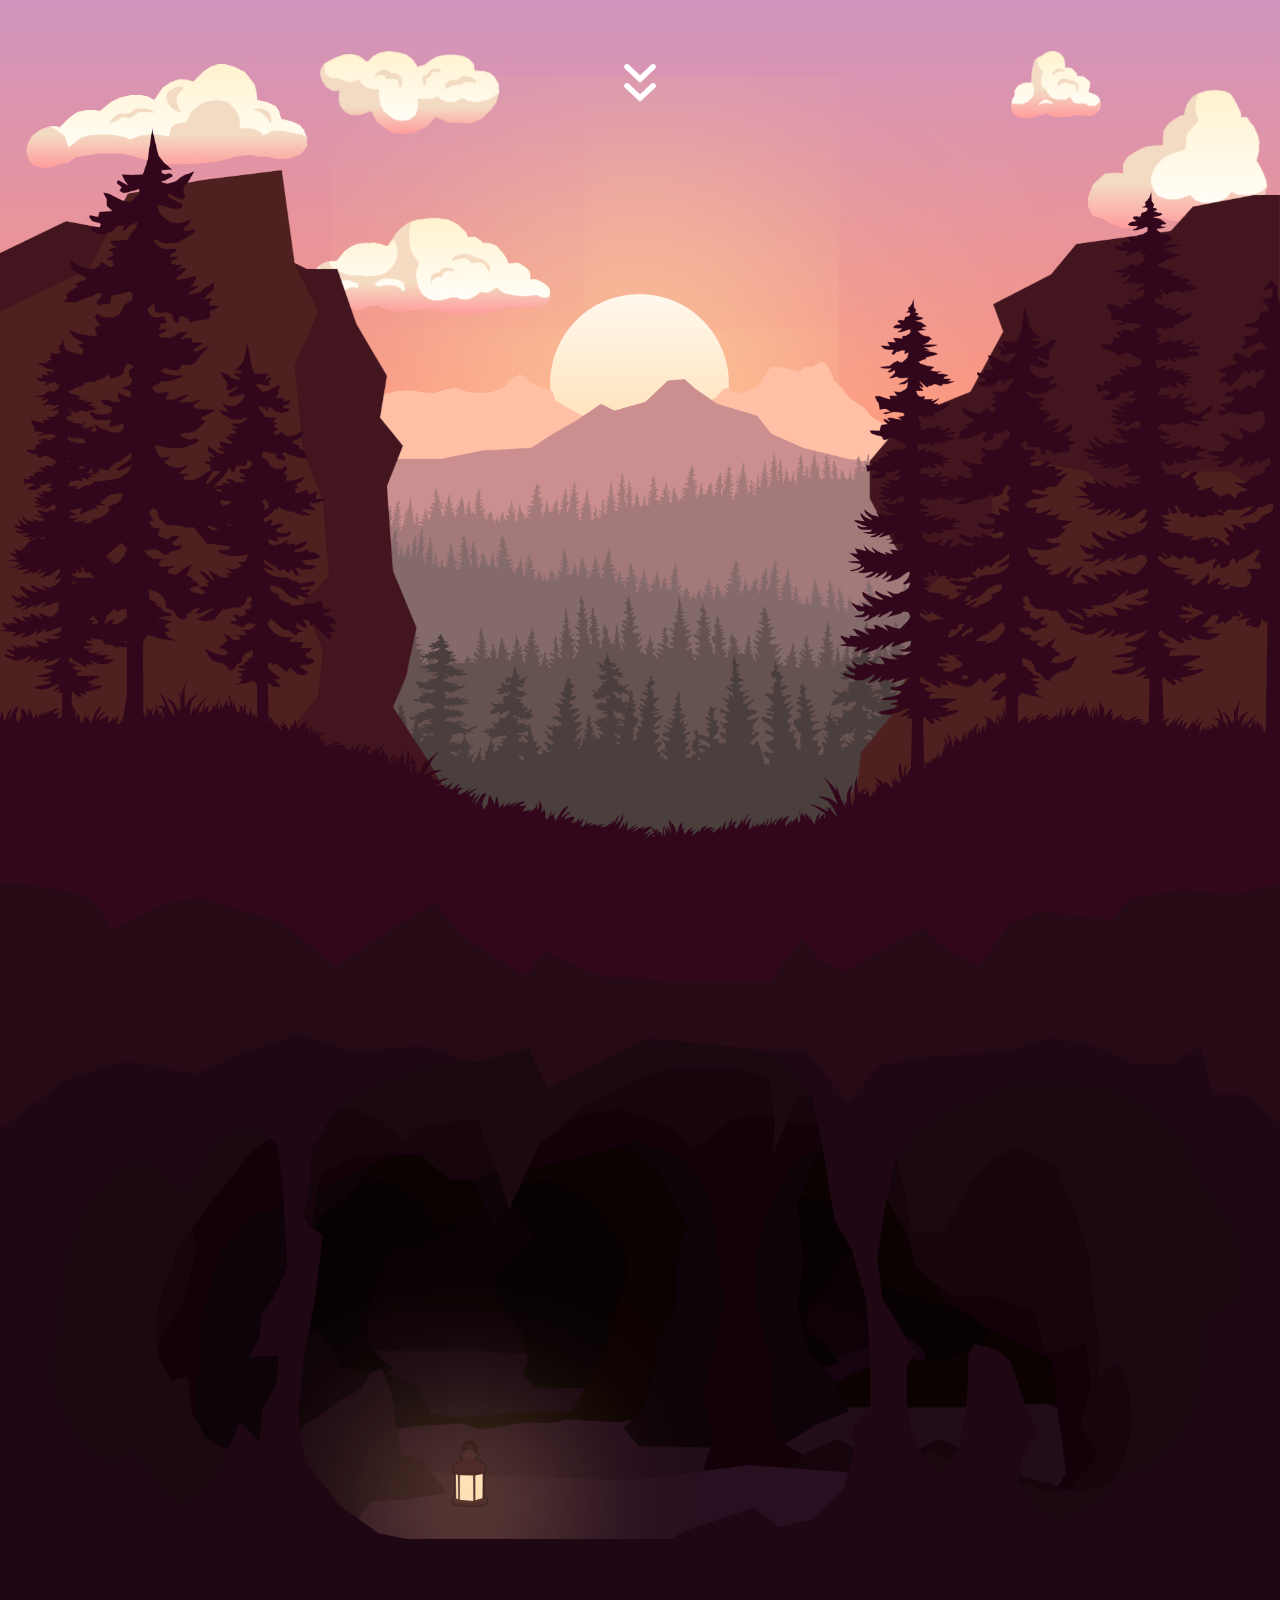
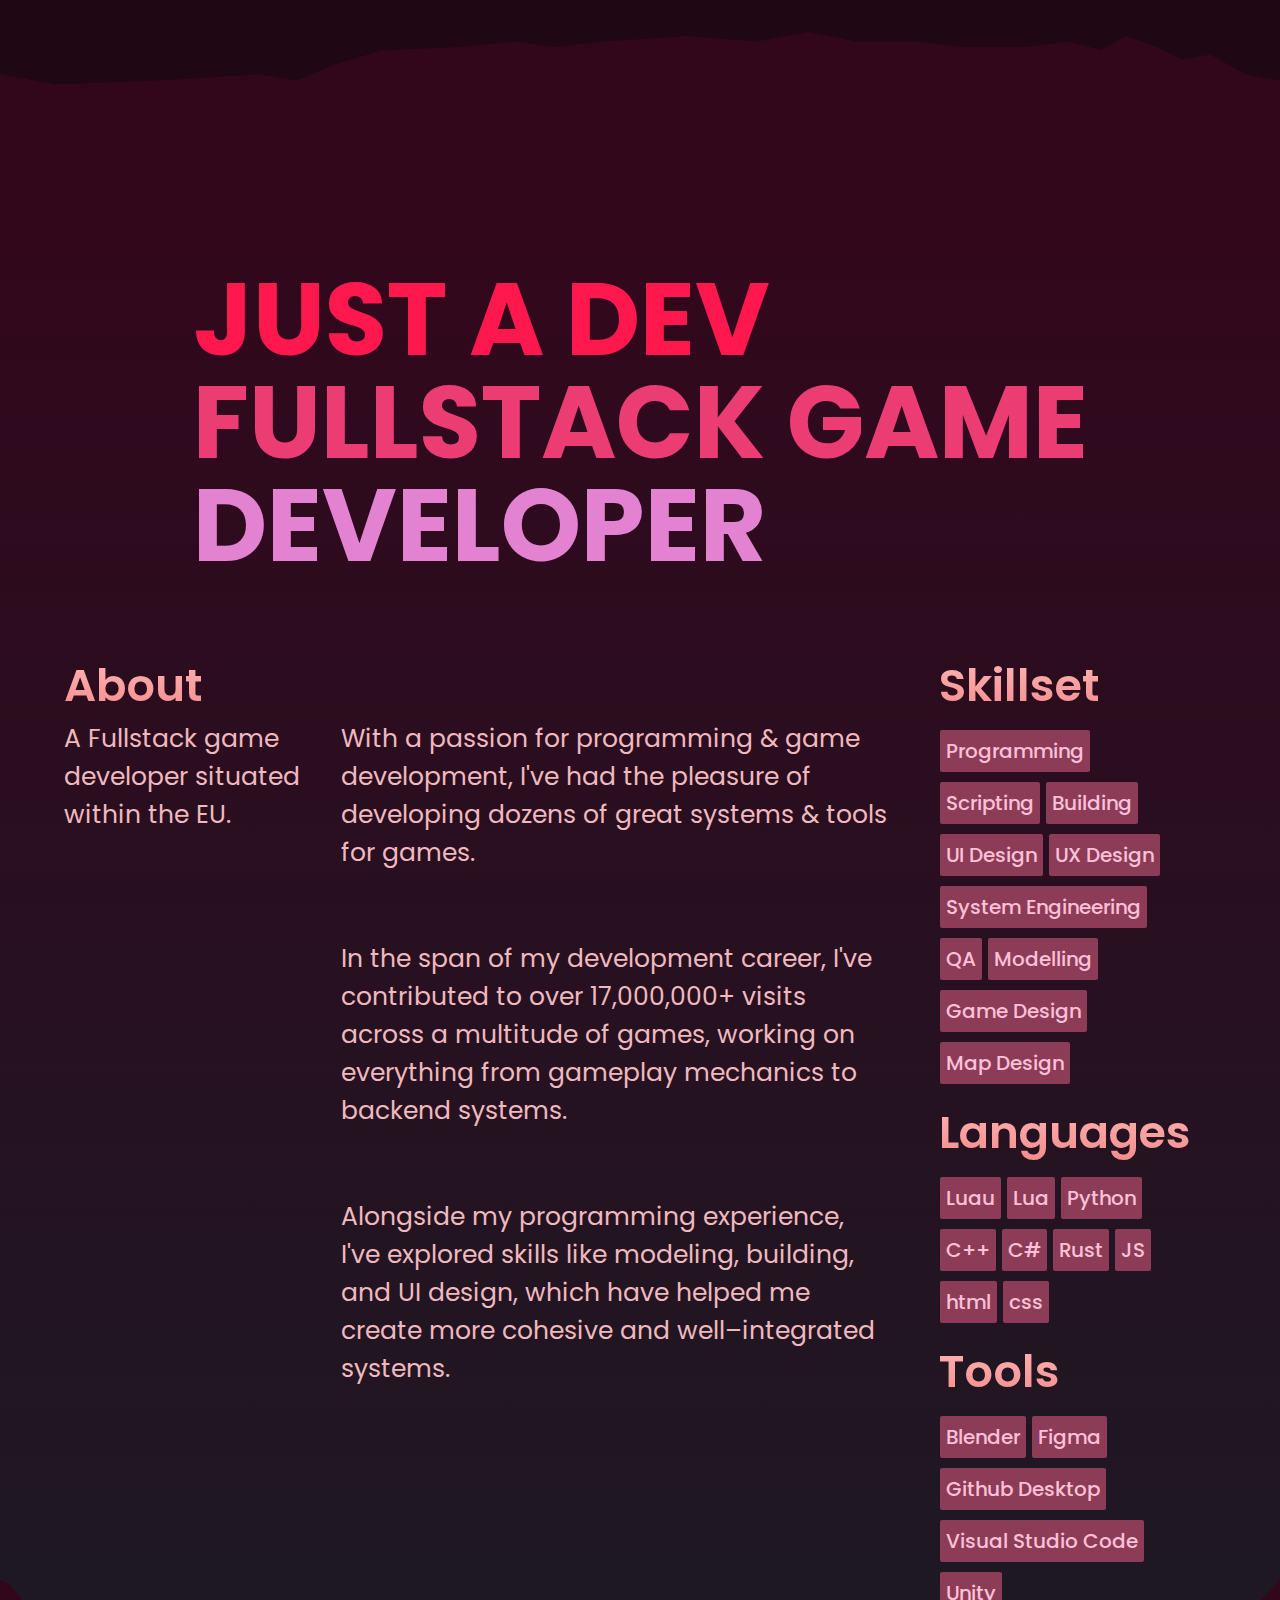
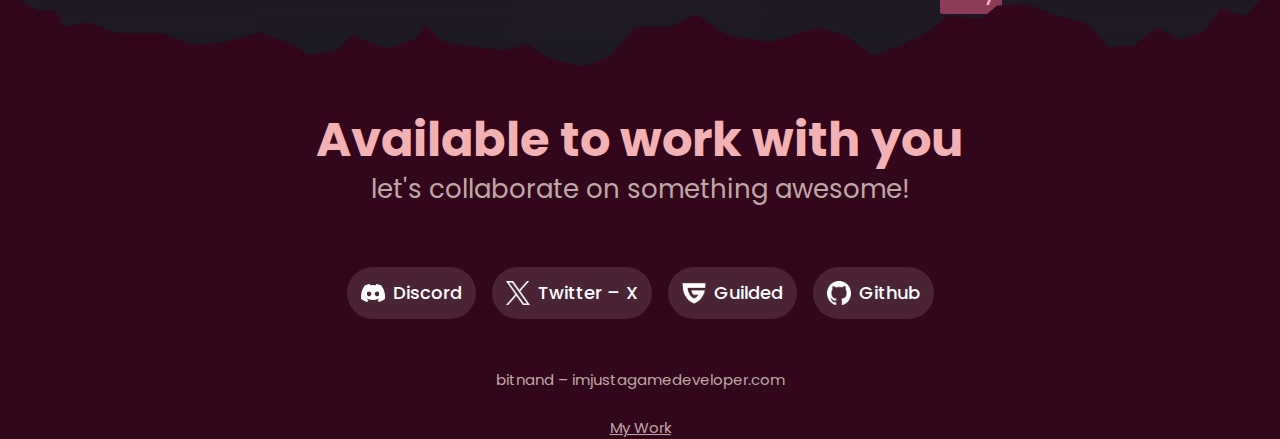
==== commit e6542fe3: "embed image" ====
--- a/bitnand/index.html
+++ b/bitnand/index.html
@@ -11,7 +11,7 @@
 
     <meta property="og:title" content="bitnand - Fullstack Game Developer">
     <meta property="og:description" content="Feel free to visit my website portfolio to get an insight into my development career.">
-    <meta property="og:image" content="https://www.imjustagamedeveloper.com/bitnand/images/epic-text.png">
+    <meta property="og:image" content="https://www.imjustagamedeveloper.com/bitnand/images/embed-background-image.png">
     <meta property="og:url" content="https://www.imjustagamedeveloper.com/bitnand">
     <meta property="og:type" content="website">
 
